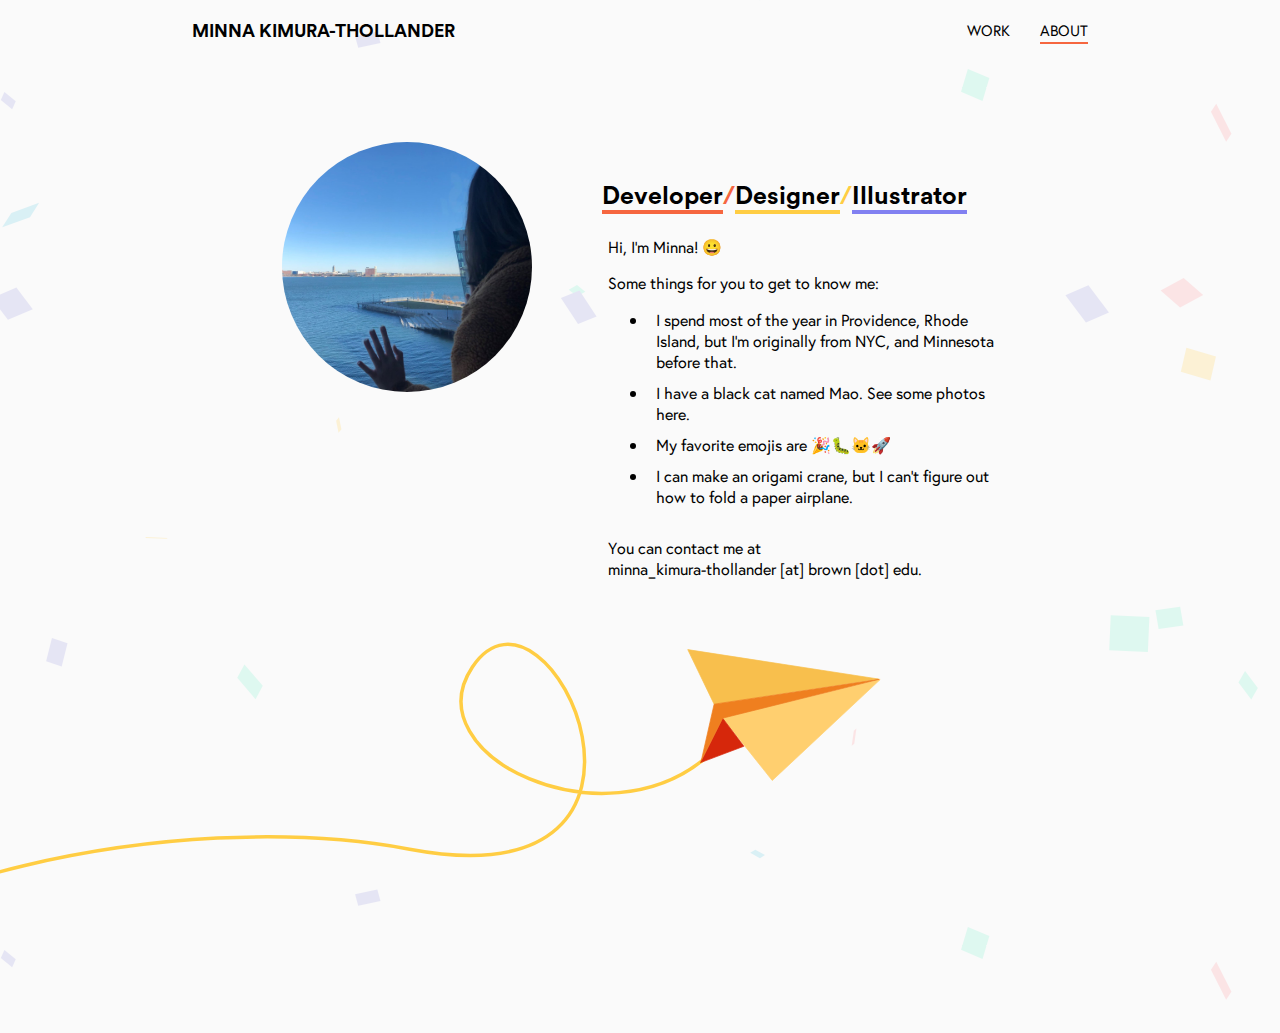
==== about.html @ d79b3e55 "First commit" ====
<!DOCTYPE html>
<html lang="en">
  <head>
    <script
    src="https://code.jquery.com/jquery-3.1.1.min.js"
    integrity="sha256-hVVnYaiADRTO2PzUGmuLJr8BLUSjGIZsDYGmIJLv2b8="
    crossorigin="anonymous">
    </script>
    <meta name="viewport" content="width=device-width, initial-scale=1.0">
    <meta charset="UTF-8">
    <title> Minna K-T </title>
    <link href="./about.css" rel="stylesheet" type="text/css">
  </head>
    <body>



      <div class = "wrapper">
        <div class = "confetti"> </div>
      <div class = "container">
          <div class = "header">
              <div class = "name">
                MINNA KIMURA-THOLLANDER
              </div>
              <div class = "page-container">
                <div class = "work">
                  <a href="./index.html">WORK</a>
                </div>
                <div class ="about">
                  ABOUT
                </div>
              </div>
          </div>


          <div class = "self-intro">
              <div class = "photo">
                <img src = "./images/me.jpg" width="250" height="250" alt="its me">
              </div>

              <div class = "summary">
                <div class = "title">
                  <div class = "developer">Developer</div> <span style="color: #F6663F;"> / </span> <div class = "designer">Designer </div>
                  <span style="color: #FFCD43;"> / </span> <div class = "illustrator">Illustrator</div>
                </div>
                <div class = "content">
                   <div class = "custom">Hi, I'm Minna! 😀 </div>

                   <div class = "list-start">Some things for you to get to know me:</div>

                  <ul>
                    <li> I spend most of the year in Providence, Rhode Island, but I’m originally from   NYC, and Minnesota before that. </li>
                    <li>  I have a black cat named Mao. See some photos here.</li>
                    <li> My favorite emojis are  🎉🐛🐱‍🚀</li>
                    <li> I can make an origami crane, but I can't figure out how to fold a paper airplane.</li>
                  </ul>
                  
                   <div class="contact">
                    You can contact me at <br>
                    minna_kimura-thollander [at] brown [dot] edu.
                  </div>

                </div>


              </div>

          </div>

        </div>

        <div class = "illust">
          <img src="./images/yellowpaper.svg"  height="400" alt="yellow paper airplane"> 
        </div>
    </div>
    <script>

                // setTimeout(createConfetti, 200);

                // function createConfetti(){
                //   for (var i = 0; i < 250; i++) {
                //     create(i);
                // }
                // }


                // function create(i) {
                //     var width = Math.random() * 8;
                //     var height = width * 0.4;
                //     var colourIdx = Math.ceil(Math.random() * 3);
                //     var colour = "red";
                //     switch(colourIdx) {
                //         case 1:
                //         colour = "yellow";
                //         break;
                //         case 2:
                //         colour = "blue";
                //         break;
                //         default:
                //         colour = "red";
                //     }
                //     $('<div class="fall-'+i+' '+colour+'"></div>').css({
                //         "width" : width+"px",
                //         "height" : height+"px",
                //         "top" : -Math.random()*20+"%",
                //         "left" : Math.random()*85+"%",
                //         "opacity" : Math.random()+0.5,
                //         "transform" : "rotate("+Math.random()*360+"deg)"
                //     }).appendTo('.wrapper');  
                    
                //     drop(i);
                // }

                // function drop(x) {
                //     $('.fall-'+x).animate({
                //       top: "100%",
                //         left: "+="+Math.random()*15+"%"
                //     }, 
                //     Math.random()*3000 + 3000, function() {
                //         reset(x);
                //     });
                // }

                // function reset(x) {
                //     $('.confetti-'+x).animate({
                //         "top" : -Math.random()*20+"%",
                //         "left" : "-="+Math.random()*15+"%"
                //     }, remove(x));
                // }

                // function remove(x){
                //   for (var i = 0; i < 250; i++) {
                //     $('.fall-'+x).remove()
                //  }
                // }
    </script>
  </body>
</html>
---- about.css ----
@font-face {
  font-family:'Circular';
  src:url('fonts/circular.otf');
}

@font-face {
  font-family:'Europa';
  src:url('fonts/Europa-Regular.otf');
}

@font-face {
  font-family:'Europa-Bold';
  src:url('fonts/Europa-Bold.otf');
}


@font-face {
  font-family:'Circular-Bold';
  src:url('fonts/circular-bold.otf');
}

body {
  margin: 0;
  padding:0;
  min-height: 100% ;
  background: none;
  min-width: 100%;
}

html {
    min-height: 100% ;
    min-width: 100%;
    margin: 0 ;
    padding: 0 ;
    background: #FBFBFB;
}

.wrapper {
  min-height: 100%;     
  width: 100%;
  /*
  background: url("./images/uhmok.svg") repeat center;
  z-index: -1;
  opacity: 0.25;
  position: absolute;
  top:0; */
  position: absolute;
  top:0;
  padding-bottom: 30px;

  -moz-animation: fadein 1.5s; /* Firefox */
  -webkit-animation: fadein 1.5s; /* Safari and Chrome */
  -o-animation: fadein 1.5s; /* Opera */
}


@keyframes fadein {
from {
    opacity:0;
}
to {
    opacity:1;
}
}
@-moz-keyframes fadein { /* Firefox */
from {
    opacity:0;
}
to {
    opacity:1;
}
}
@-webkit-keyframes fadein { /* Safari and Chrome */
from {
    opacity:0;
}
to {
    opacity:1;
}
}
@-o-keyframes fadein { /* Opera */
from {
    opacity:0;
}
to {
    opacity: 1;
}
}


  
.confetti {
  min-height: 100%;
  width: 100%;
  background: url("./images/uhmok.svg") repeat center;
  z-index: -1;
  opacity: 0.15;
  /* 

  position: absolute;
  top:0; */
  position: absolute;
  top: 0;
}

.container {
  width: 70%;
  margin: 0 auto;
}

.header {
  margin-top: 20px;
  display: flex;
  justify-content: space-between;
  align-items: flex-end;
}

.page-container {
  display: flex;
  flex-direction: row;
  font-family: 'Europa';
  font-size: 15px;
}

.about {
  margin-left: 30px;
}

.name {
  font-family: 'Circular-Bold';
  font-size: 18px;
}

.photo img {
  border-radius: 50%;
}

.self-intro {
  width: 80%;
  margin: 0 auto;
  margin-top: 100px;

  display: flex;
  flex-direction: row;
}

.summary {
  flex: display;
  margin-left: 70px;
  margin-top: 40px;
}

.title {
  display: flex;
  flex-shrink: 0;
  font-family: 'Circular-Bold';
  font-size: 25px;
  margin-bottom: 20px;
}

.content{
  margin-left: 6px;
  font-family: 'Europa';
  font-size: 16px;
}

.custom {margin-bottom: 15px;}

/* .list-start{
  font-family:'Europa-Bold';
  margin-bottom: 10px;
}

.list-item{
  margin-bottom: 8px;
} */

.contact {
  margin-top: 30px;
}

li{
  list-style-position: outside;
  padding-left: 0.5em;
  margin-bottom: 10px;
}

.developer::after {
  content: '';
  position: relative;
  bottom: 2px;
  width: 100%;
  display: block;
  height: 4px;
  background: #F6663F;
}

.designer::after {
    content: '';
    position: relative;
    bottom: 2px;
    width: 100%;
    display: block;
    height: 4px;
    background: #FFCD43;
}

.illustrator::after {
    content: '';
    position: relative;
    bottom: 2px;
    width: 100%;
    display: block;
    height: 4px;
    background: #8180F1;
}

.about::after {
    content: '';
    position: relative;
    bottom: -2px;
    width: 100%;
    display: block;
    height: 2px;
    background: #F6663F;
}

.illust img {
    margin-top: 20px;
  }
  
  /* .illust {
      background-color: #FBFBFB;
  } */



  [class|="fall"] {
    position: absolute;
  }
  
  .red {
    background-color: #F6663F;
  }
  
  .yellow {
    background-color: #FFCD43;
  }
  
  .blue {
    background-color: #8180F1;
  }


  /* LINKS */

  a, a:visited, a:active {
    text-decoration: none;
    color: black;

    -webkit-transition: all 1s ease-out;
    -moz-transition: all 1s ease-out;
    -o-transition: all 1s ease-out;
    -ms-transition: all 1s ease-out;
    transition: all 1s ease-out;
}

a:hover {
    color: #F6663F;
    transition: opacity .55s ease-in-out;
-moz-transition: opacity .55s ease-in-out;
-webkit-transition: opacity .55s ease-in-out;
}

a:hover::after {
    content: '';
    position: relative;
    bottom: -2px;
    width: 100%;
    display: block;
    height: 2px;
    background: #F6663F;
}
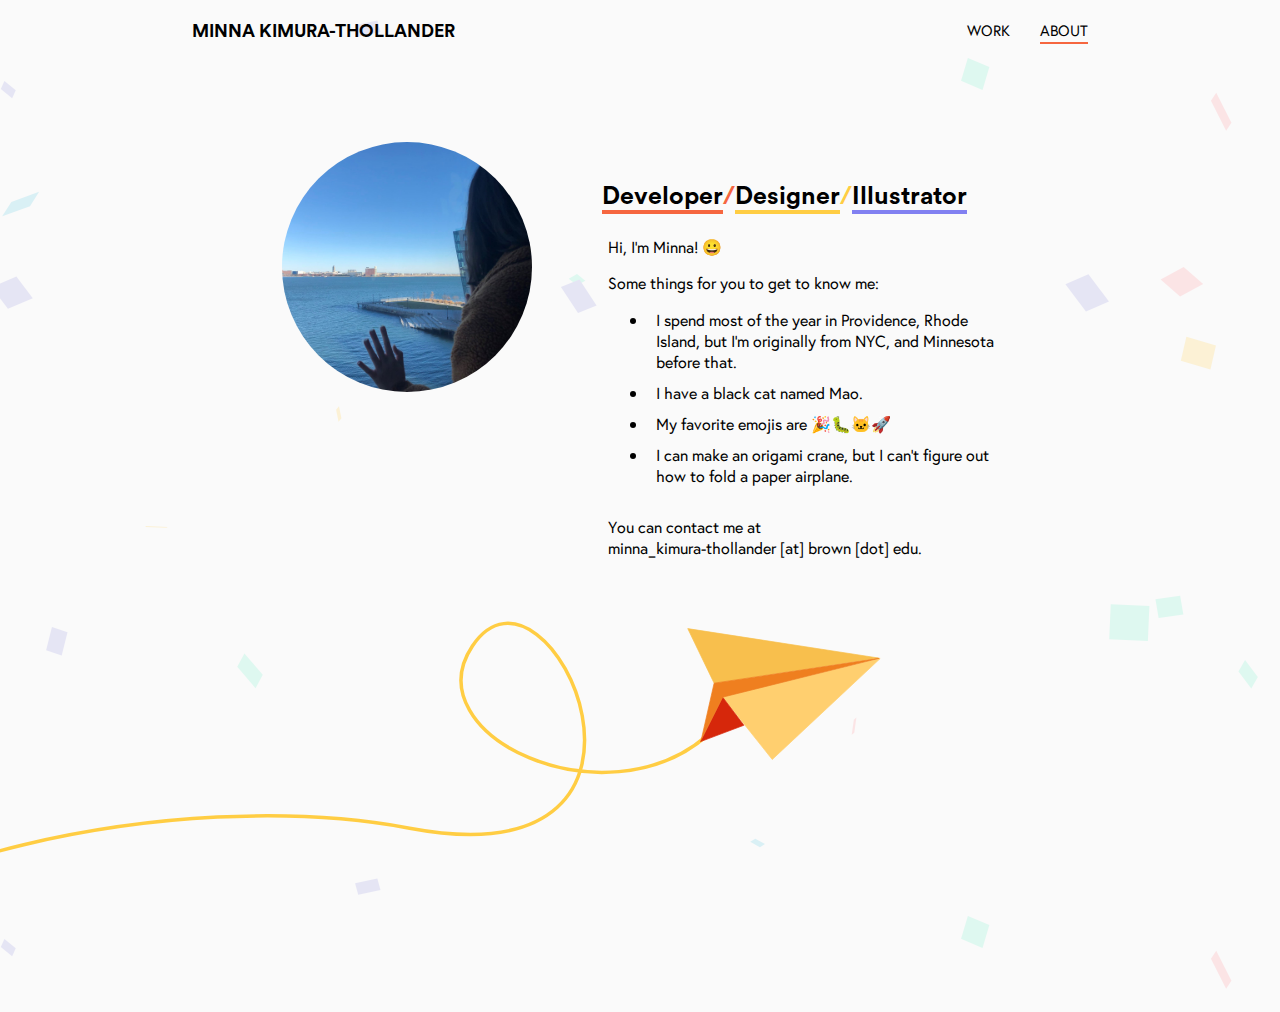
==== commit af0d6b6a: "Trying to fix kmeans" ====
--- a/about.html
+++ b/about.html
@@ -50,7 +50,7 @@
 
                   <ul>
                     <li> I spend most of the year in Providence, Rhode Island, but I’m originally from   NYC, and Minnesota before that. </li>
-                    <li>  I have a black cat named Mao. See some photos here.</li>
+                    <li>  I have a black cat named Mao. </li>
                     <li> My favorite emojis are  🎉🐛🐱‍🚀</li>
                     <li> I can make an origami crane, but I can't figure out how to fold a paper airplane.</li>
                   </ul>
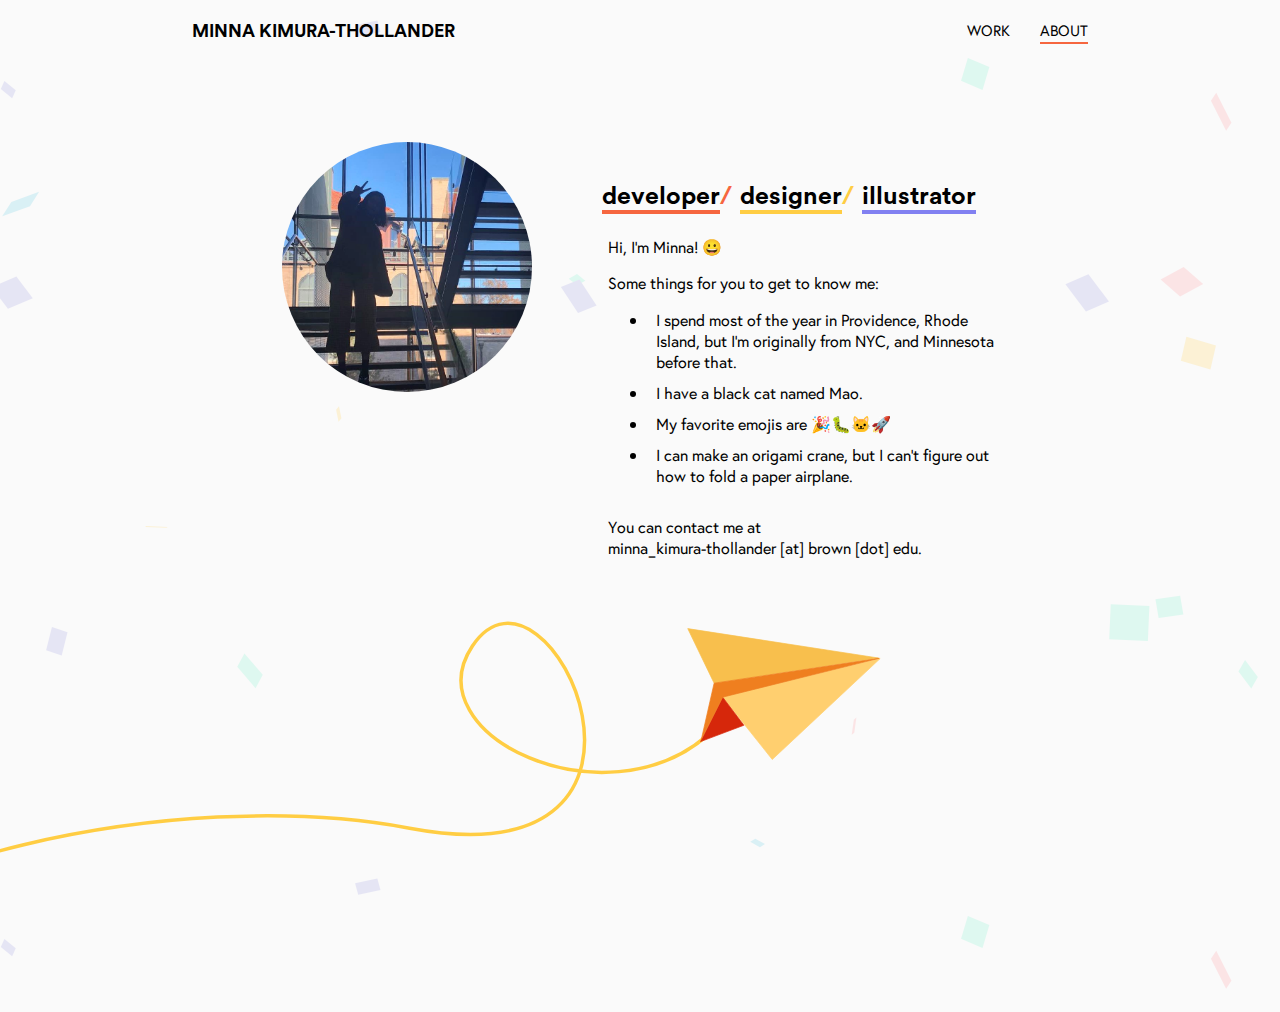
==== commit e812c0e5: "Added iterative design" ====
--- a/about.html
+++ b/about.html
@@ -10,6 +10,9 @@
     <meta charset="UTF-8">
     <title> Minna K-T </title>
     <link href="./about.css" rel="stylesheet" type="text/css">
+    <link rel="icon" 
+    type="image/png" 
+    href="./images/favicon/favicon.ico" />
   </head>
     <body>
 
@@ -20,7 +23,7 @@
       <div class = "container">
           <div class = "header">
               <div class = "name">
-                MINNA KIMURA-THOLLANDER
+                <a href="./index.html">MINNA KIMURA-THOLLANDER</a>
               </div>
               <div class = "page-container">
                 <div class = "work">
@@ -35,13 +38,13 @@
 
           <div class = "self-intro">
               <div class = "photo">
-                <img src = "./images/me.jpg" width="250" height="250" alt="its me">
+                <img src = "./images/me2.jpg" width="250" height="250" alt="its me">
               </div>
 
               <div class = "summary">
                 <div class = "title">
-                  <div class = "developer">Developer</div> <span style="color: #F6663F;"> / </span> <div class = "designer">Designer </div>
-                  <span style="color: #FFCD43;"> / </span> <div class = "illustrator">Illustrator</div>
+                  <div class = "developer">developer</div> <span style="color: #F6663F;"> / </span> <div class = "designer">designer </div>
+                  <span style="color: #FFCD43;"> / </span> <div class = "illustrator">illustrator</div>
                 </div>
                 <div class = "content">
                    <div class = "custom">Hi, I'm Minna! 😀 </div>
--- a/about.css
+++ b/about.css
@@ -195,6 +195,10 @@
   background: #F6663F;
 }
 
+.designer, .illustrator {
+  margin-left: 8px;
+}
+
 .designer::after {
     content: '';
     position: relative;
@@ -254,7 +258,7 @@
 
   /* LINKS */
 
-  a, a:visited, a:active {
+  .page-container a, .page-container a:visited, .page-container a:active {
     text-decoration: none;
     color: black;
 
@@ -265,14 +269,14 @@
     transition: all 1s ease-out;
 }
 
-a:hover {
+.page-container a:hover {
     color: #F6663F;
     transition: opacity .55s ease-in-out;
 -moz-transition: opacity .55s ease-in-out;
 -webkit-transition: opacity .55s ease-in-out;
 }
 
-a:hover::after {
+.page-container a:hover::after {
     content: '';
     position: relative;
     bottom: -2px;
@@ -280,4 +284,22 @@
     display: block;
     height: 2px;
     background: #F6663F;
+}
+
+.name a, .name a:visited, .name a:active {
+  text-decoration: none;
+  color: black;
+
+  -webkit-transition: all 1s ease-out;
+  -moz-transition: all 1s ease-out;
+  -o-transition: all 1s ease-out;
+  -ms-transition: all 1s ease-out;
+  transition: all 1s ease-out;
+}
+
+.name a:hover {
+  color: #F6663F;
+  transition: opacity .55s ease-in-out;
+-moz-transition: opacity .55s ease-in-out;
+-webkit-transition: opacity .55s ease-in-out;
 }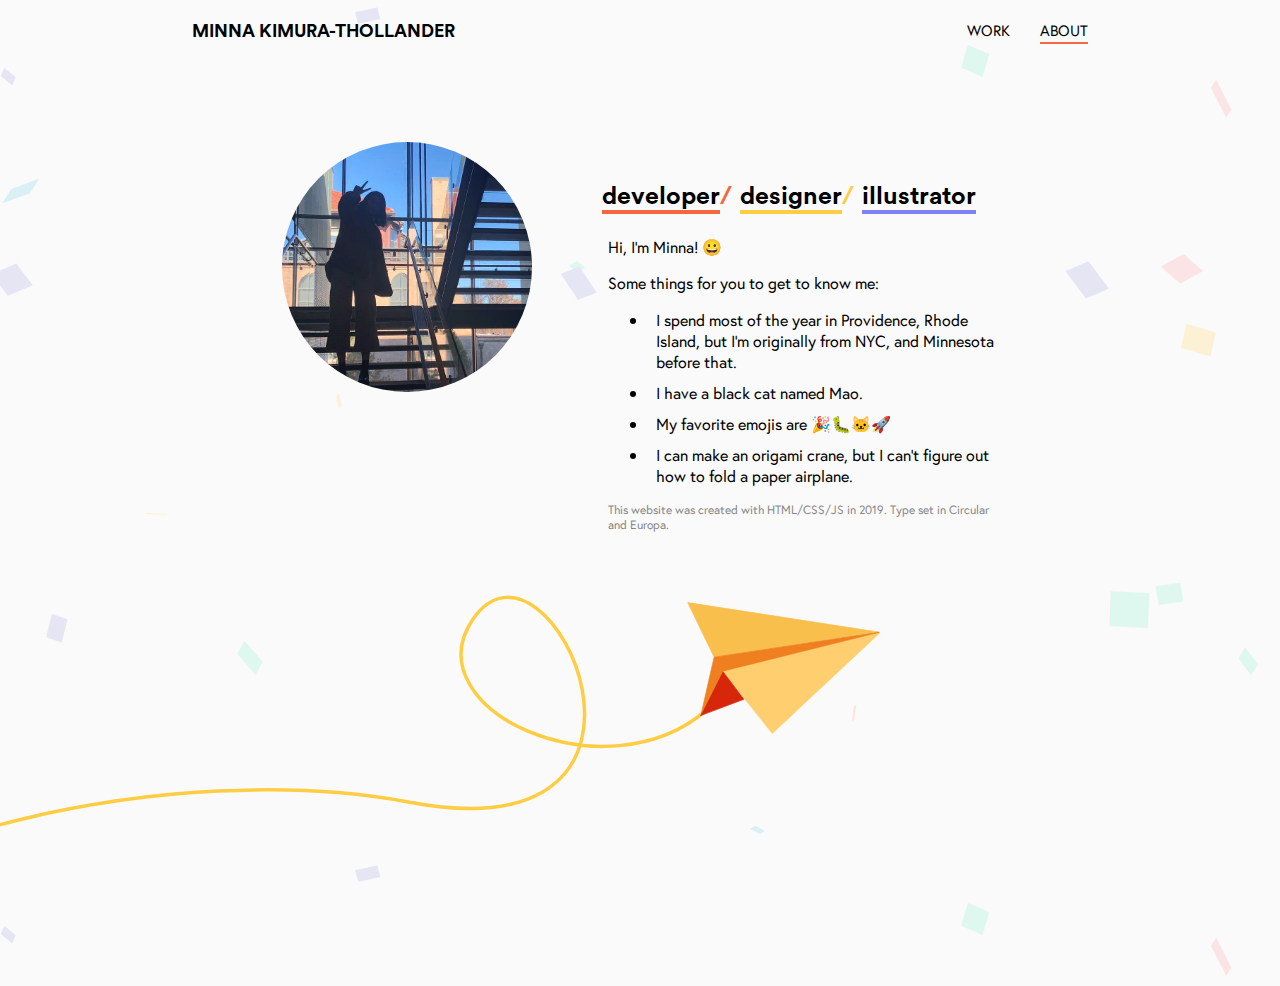
==== commit cf7dce0f: "Spruced up moridb content" ====
--- a/about.html
+++ b/about.html
@@ -58,9 +58,8 @@
                     <li> I can make an origami crane, but I can't figure out how to fold a paper airplane.</li>
                   </ul>
                   
-                   <div class="contact">
-                    You can contact me at <br>
-                    minna_kimura-thollander [at] brown [dot] edu.
+                   <div class="info">
+                    This website was created with HTML/CSS/JS in 2019. Type set in Circular and Europa.
                   </div>
 
                 </div>
@@ -78,64 +77,7 @@
     </div>
     <script>
 
-                // setTimeout(createConfetti, 200);
-
-                // function createConfetti(){
-                //   for (var i = 0; i < 250; i++) {
-                //     create(i);
-                // }
-                // }
-
-
-                // function create(i) {
-                //     var width = Math.random() * 8;
-                //     var height = width * 0.4;
-                //     var colourIdx = Math.ceil(Math.random() * 3);
-                //     var colour = "red";
-                //     switch(colourIdx) {
-                //         case 1:
-                //         colour = "yellow";
-                //         break;
-                //         case 2:
-                //         colour = "blue";
-                //         break;
-                //         default:
-                //         colour = "red";
-                //     }
-                //     $('<div class="fall-'+i+' '+colour+'"></div>').css({
-                //         "width" : width+"px",
-                //         "height" : height+"px",
-                //         "top" : -Math.random()*20+"%",
-                //         "left" : Math.random()*85+"%",
-                //         "opacity" : Math.random()+0.5,
-                //         "transform" : "rotate("+Math.random()*360+"deg)"
-                //     }).appendTo('.wrapper');  
-                    
-                //     drop(i);
-                // }
-
-                // function drop(x) {
-                //     $('.fall-'+x).animate({
-                //       top: "100%",
-                //         left: "+="+Math.random()*15+"%"
-                //     }, 
-                //     Math.random()*3000 + 3000, function() {
-                //         reset(x);
-                //     });
-                // }
-
-                // function reset(x) {
-                //     $('.confetti-'+x).animate({
-                //         "top" : -Math.random()*20+"%",
-                //         "left" : "-="+Math.random()*15+"%"
-                //     }, remove(x));
-                // }
-
-                // function remove(x){
-                //   for (var i = 0; i < 250; i++) {
-                //     $('.fall-'+x).remove()
-                //  }
-                // }
+            
     </script>
   </body>
 </html>
--- a/about.css
+++ b/about.css
@@ -166,17 +166,14 @@
 
 .custom {margin-bottom: 15px;}
 
-/* .list-start{
-  font-family:'Europa-Bold';
-  margin-bottom: 10px;
-}
-
-.list-item{
-  margin-bottom: 8px;
-} */
-
 .contact {
   margin-top: 30px;
+}
+
+.info {
+  color: #888;
+  font-family: 'Europa';
+  font-size: 12px;
 }
 
 li{
